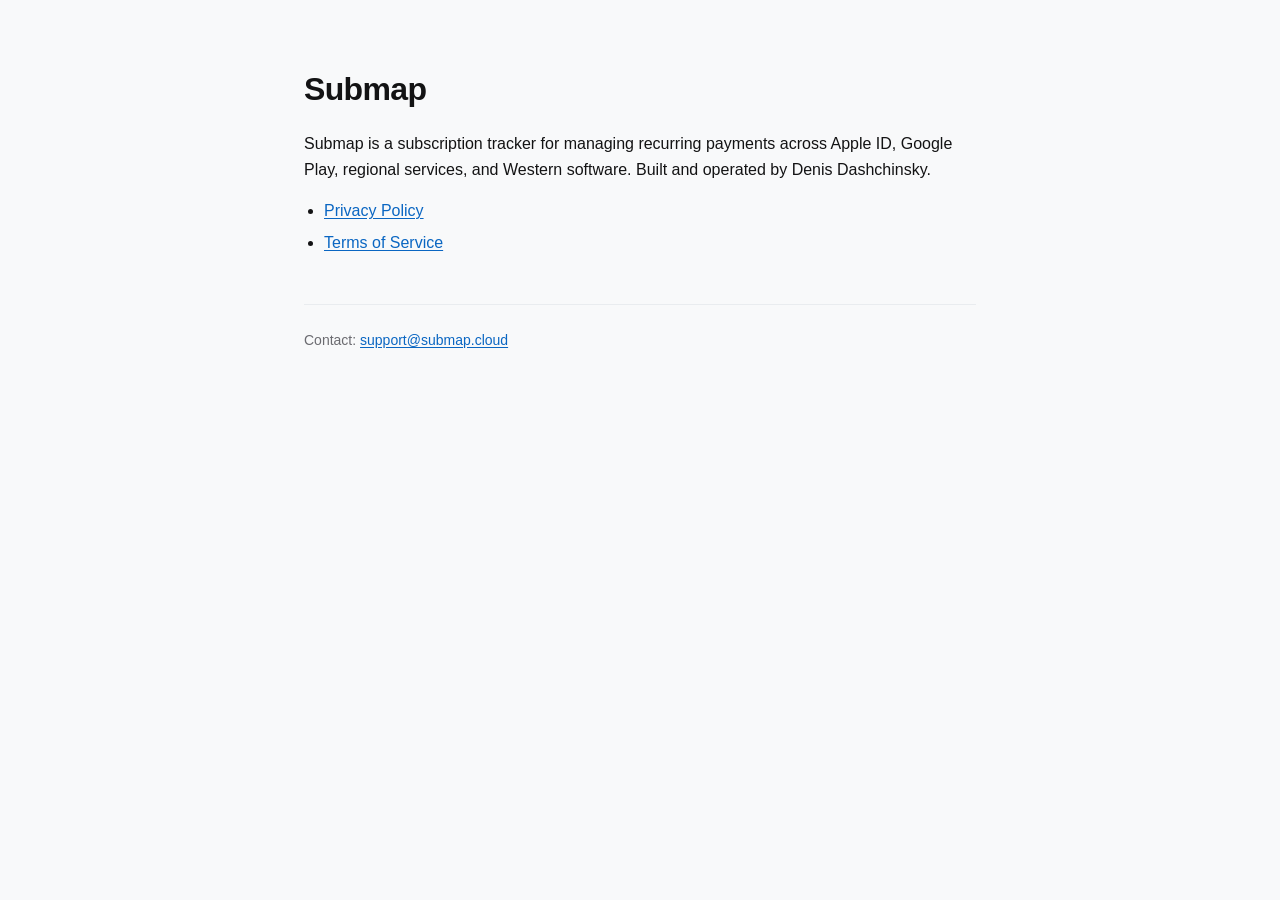
==== index.html @ de28f24a "Initial: privacy + terms for submap.cloud" ====
<!doctype html>
<html lang="en">
  <head>
    <meta charset="utf-8" />
    <meta name="viewport" content="width=device-width, initial-scale=1" />
    <title>Submap — Legal</title>
    <link rel="stylesheet" href="/style.css" />
  </head>
  <body>
    <main>
      <h1>Submap</h1>
      <p>
        Submap is a subscription tracker for managing recurring payments
        across Apple ID, Google Play, regional services, and Western
        software. Built and operated by Denis Dashchinsky.
      </p>
      <ul>
        <li><a href="/privacy/">Privacy Policy</a></li>
        <li><a href="/terms/">Terms of Service</a></li>
      </ul>
      <p class="contact">
        Contact: <a href="mailto:support@submap.cloud">support@submap.cloud</a>
      </p>
    </main>
  </body>
</html>
---- style.css ----
:root {
  color-scheme: light dark;
  --bg: #f8f9fa;
  --fg: #131314;
  --muted: #6b6b70;
  --border: #e9ecef;
  --link: #0a66c2;
}
@media (prefers-color-scheme: dark) {
  :root {
    --bg: #131314;
    --fg: #f8f9fa;
    --muted: #b6b6bd;
    --border: #2a2a2d;
    --link: #66b3ff;
  }
}
* { box-sizing: border-box; }
html, body {
  background: var(--bg);
  color: var(--fg);
  font: 16px/1.6 -apple-system, BlinkMacSystemFont, "Inter", "Segoe UI", Roboto, "Helvetica Neue", Arial, sans-serif;
  margin: 0;
  padding: 0;
  -webkit-text-size-adjust: 100%;
}
main {
  max-width: 720px;
  margin: 0 auto;
  padding: 64px 24px 96px;
}
h1 {
  font-size: 32px;
  letter-spacing: -0.02em;
  margin: 0 0 8px;
}
h2 {
  font-size: 22px;
  letter-spacing: -0.01em;
  margin: 40px 0 12px;
}
h3 {
  font-size: 17px;
  margin: 24px 0 8px;
  color: var(--fg);
}
p, li { color: var(--fg); }
.muted, .contact, .meta { color: var(--muted); }
.meta { font-size: 14px; margin-top: 4px; }
ul { padding-left: 20px; }
li { margin-bottom: 6px; }
a { color: var(--link); text-decoration: underline; text-underline-offset: 2px; }
a:hover { text-decoration-thickness: 2px; }
hr {
  border: 0;
  border-top: 1px solid var(--border);
  margin: 32px 0;
}
.contact {
  margin-top: 48px;
  padding-top: 24px;
  border-top: 1px solid var(--border);
  font-size: 14px;
}
nav.crumbs {
  font-size: 14px;
  color: var(--muted);
  margin-bottom: 24px;
}
nav.crumbs a { color: var(--muted); }
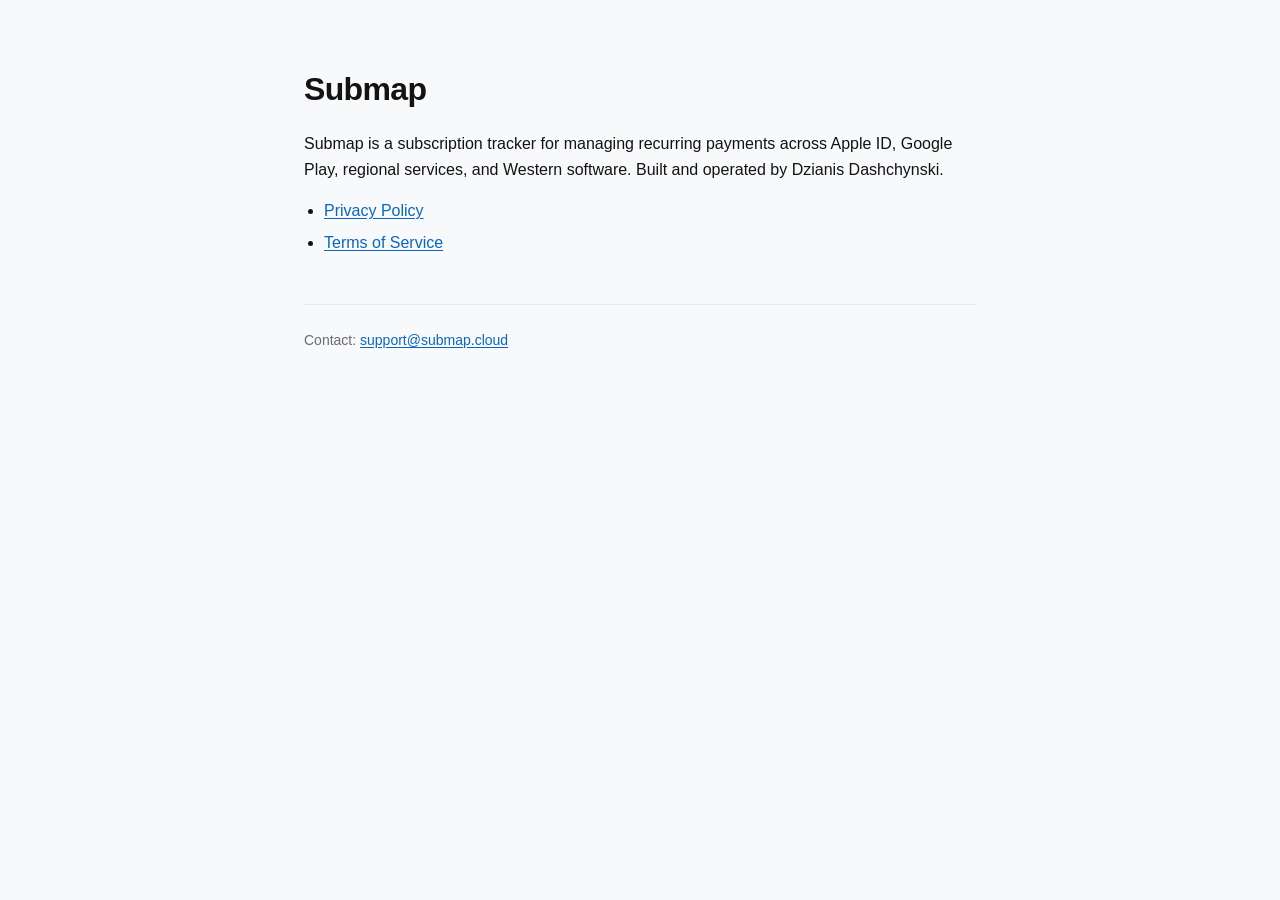
==== commit 703aaa2d: "Update operator name + neutralise governing-law clause - Replace 'Denis Dashchinsky, registered as a" ====
--- a/index.html
+++ b/index.html
@@ -12,7 +12,7 @@
       <p>
         Submap is a subscription tracker for managing recurring payments
         across Apple ID, Google Play, regional services, and Western
-        software. Built and operated by Denis Dashchinsky.
+        software. Built and operated by Dzianis Dashchynski.
       </p>
       <ul>
         <li><a href="/privacy/">Privacy Policy</a></li>
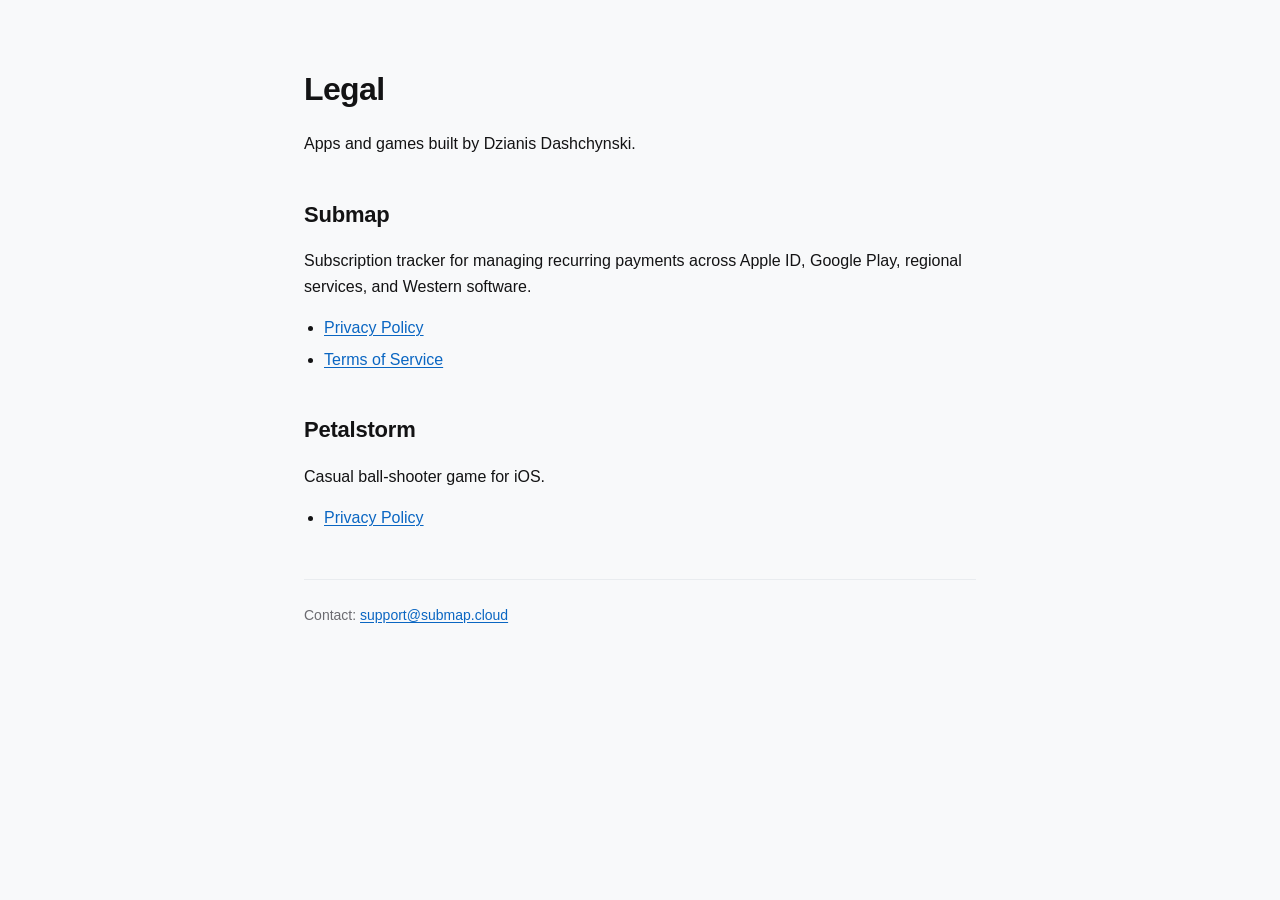
==== commit d012b5b8: "Add Petalstorm privacy policy - /petalstorm/privacy/ — Privacy Policy для Petalstorm (iOS, ball-shoo" ====
--- a/index.html
+++ b/index.html
@@ -3,21 +3,34 @@
   <head>
     <meta charset="utf-8" />
     <meta name="viewport" content="width=device-width, initial-scale=1" />
-    <title>Submap — Legal</title>
+    <title>Legal — Dzianis Dashchynski</title>
     <link rel="stylesheet" href="/style.css" />
   </head>
   <body>
     <main>
-      <h1>Submap</h1>
+      <h1>Legal</h1>
       <p>
-        Submap is a subscription tracker for managing recurring payments
-        across Apple ID, Google Play, regional services, and Western
-        software. Built and operated by Dzianis Dashchynski.
+        Apps and games built by Dzianis Dashchynski.
+      </p>
+
+      <h2>Submap</h2>
+      <p>
+        Subscription tracker for managing recurring payments across Apple
+        ID, Google Play, regional services, and Western software.
       </p>
       <ul>
         <li><a href="/privacy/">Privacy Policy</a></li>
         <li><a href="/terms/">Terms of Service</a></li>
       </ul>
+
+      <h2>Petalstorm</h2>
+      <p>
+        Casual ball-shooter game for iOS.
+      </p>
+      <ul>
+        <li><a href="/petalstorm/privacy/">Privacy Policy</a></li>
+      </ul>
+
       <p class="contact">
         Contact: <a href="mailto:support@submap.cloud">support@submap.cloud</a>
       </p>
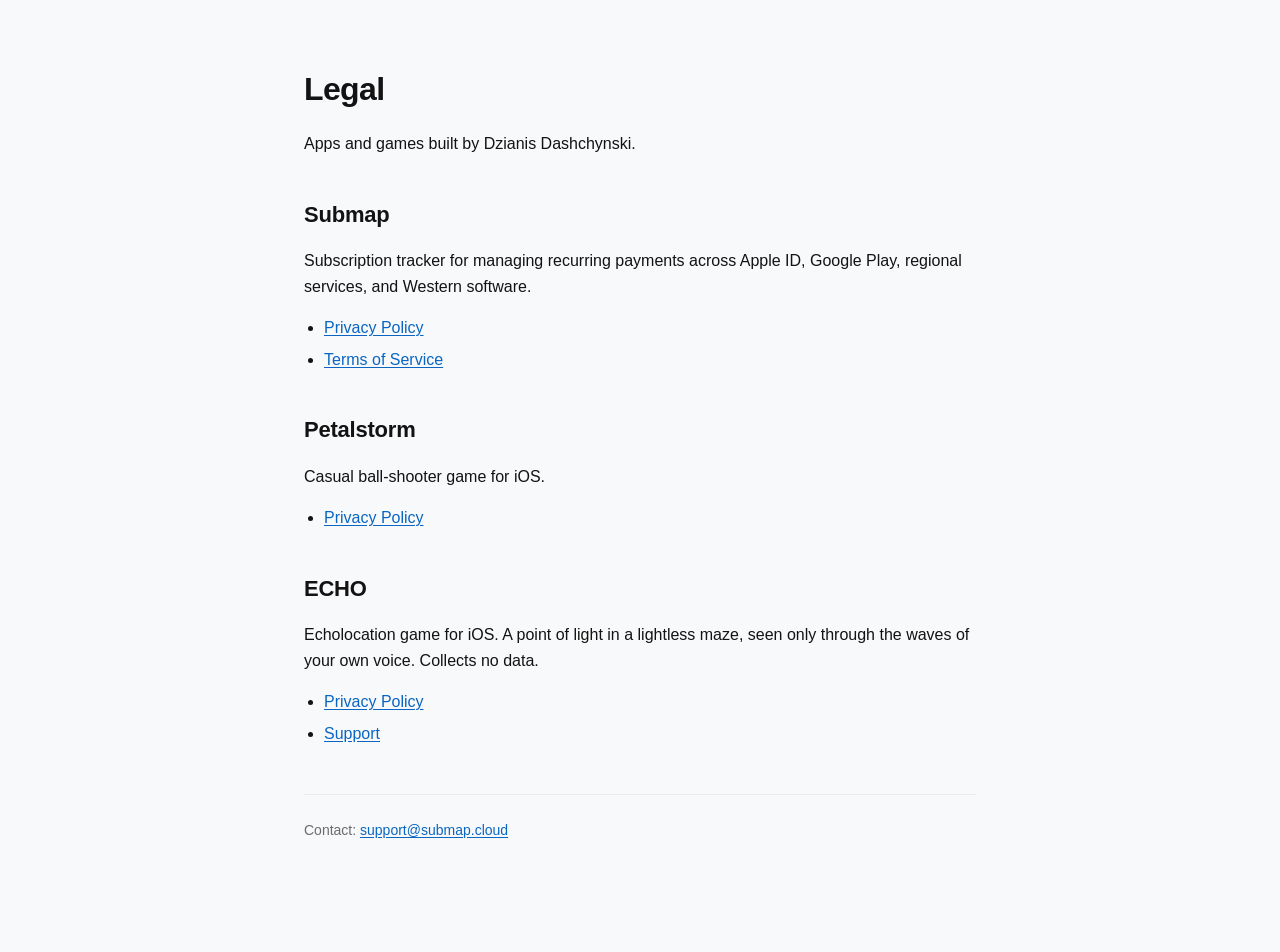
==== commit b4884faa: "Add ECHO privacy policy and support pages ECHO collects nothing — no network, no accounts, no analyt" ====
--- a/index.html
+++ b/index.html
@@ -31,6 +31,16 @@
         <li><a href="/petalstorm/privacy/">Privacy Policy</a></li>
       </ul>
 
+      <h2>ECHO</h2>
+      <p>
+        Echolocation game for iOS. A point of light in a lightless maze,
+        seen only through the waves of your own voice. Collects no data.
+      </p>
+      <ul>
+        <li><a href="/echo/privacy/">Privacy Policy</a></li>
+        <li><a href="/echo/support/">Support</a></li>
+      </ul>
+
       <p class="contact">
         Contact: <a href="mailto:support@submap.cloud">support@submap.cloud</a>
       </p>
